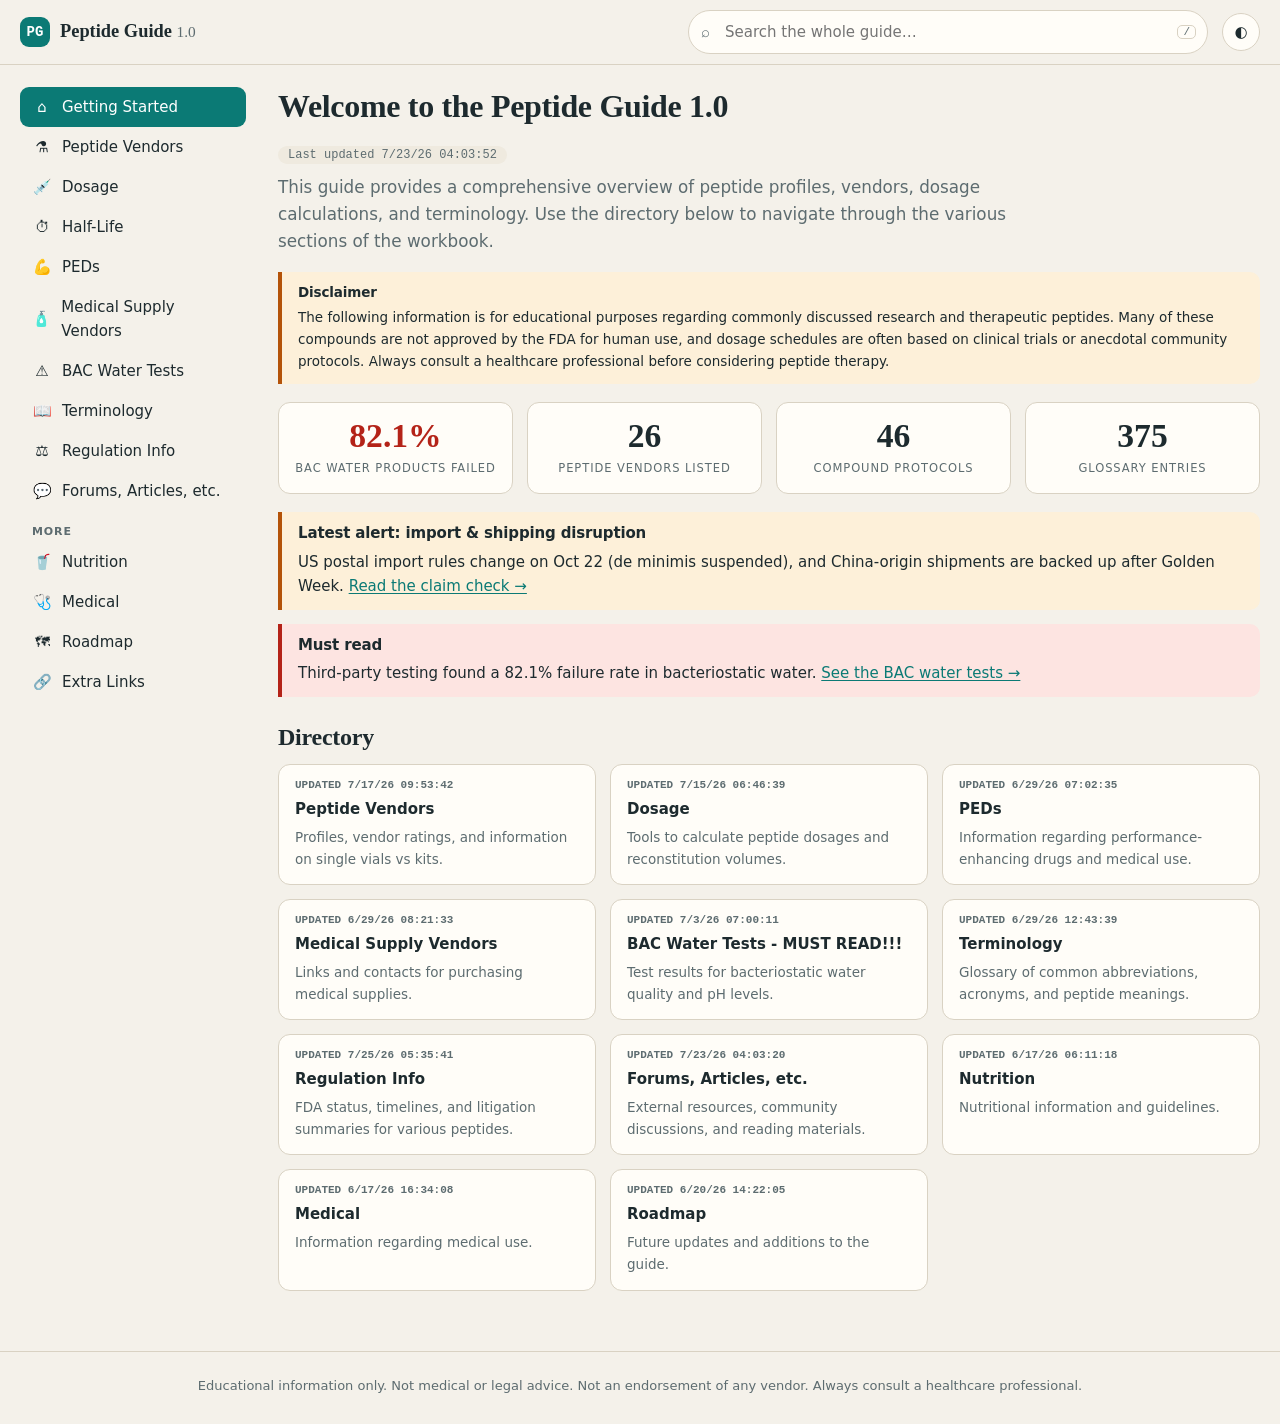
==== peptide-guide-v2/index.html @ 6a0dd7df "Add Peptide Guide v2 site with import/shipping alert" ====
<!doctype html>
<html lang="en">
<head>
<meta charset="utf-8">
<meta name="viewport" content="width=device-width,initial-scale=1">
<title>Peptide Guide 1.0</title>
<meta name="description" content="Peptide Guide: vendors, dosage calculator, half-life, BAC water tests, terminology, regulation info and resources.">
<link rel="icon" href="data:image/svg+xml,%3Csvg xmlns='http://www.w3.org/2000/svg' viewBox='0 0 32 32'%3E%3Crect width='32' height='32' rx='8' fill='%230b7a75'/%3E%3Ctext x='16' y='21' font-size='14' font-family='monospace' font-weight='700' text-anchor='middle' fill='white'%3EPG%3C/text%3E%3C/svg%3E">
<script>try{var t=localStorage.getItem('pg-theme');if(!t&&matchMedia('(prefers-color-scheme:dark)').matches)t='dark';if(t)document.documentElement.dataset.theme=t}catch(e){}</script>
<link rel="stylesheet" href="css/style.css">
</head>
<body>
<header class="top"><div class="top-in">
  <button class="iconbtn menu-btn" id="menuBtn" aria-label="Menu">☰</button>
  <a class="brand" href="#home"><div class="logo">PG</div><span class="w">Peptide Guide <small style="font-weight:400;color:var(--muted)">1.0</small></span></a>
  <div class="gsearch">
    <span class="ico">⌕</span>
    <input id="gs" type="search" placeholder="Search the whole guide…" autocomplete="off" aria-label="Search the whole guide">
    <kbd>/</kbd>
    <div id="results" role="listbox"></div>
  </div>
  <button class="iconbtn" id="themeBtn" aria-label="Toggle dark mode">◐</button>
</div></header>
<div class="wrap">
  <nav class="side" id="nav" aria-label="Sections"></nav>
  <main id="main"></main>
</div>
<footer>Educational information only. Not medical or legal advice. Not an endorsement of any vendor. Always consult a healthcare professional.</footer>
<div id="lightbox"><img alt=""></div>
<script src="js/data.js"></script>
<script src="js/app.js"></script>
</body>
</html>
---- peptide-guide-v2/css/style.css ----
:root{
  --bg:#f4f1ea;--surface:#fffdf8;--surface2:#efeadf;--ink:#1d2a2e;--muted:#5d6c70;--line:#d9d2c3;
  --accent:#0b7a75;--accent-ink:#ffffff;--accent-soft:#d8efec;--warn:#b45309;--warn-soft:#fdf0d9;
  --bad:#b42318;--bad-soft:#fde4e1;--good:#1d7a45;--good-soft:#dcf3e4;--info:#1f5fa8;--info-soft:#e1ecf9;
  --shadow:0 1px 2px rgba(20,30,30,.06),0 6px 20px rgba(20,30,30,.06);--radius:12px;
  --mono:ui-monospace,"Cascadia Mono",Consolas,Menlo,monospace;
  --sans:"Segoe UI Variable","Segoe UI",system-ui,-apple-system,Roboto,"Helvetica Neue",Arial,sans-serif;
  --serif:"Iowan Old Style","Palatino Linotype",Georgia,serif;
}
:root[data-theme=dark]{
  --bg:#0f1719;--surface:#162226;--surface2:#1c2b30;--ink:#e7eeee;--muted:#9fb1b4;--line:#2b3d42;
  --accent:#3cc4b8;--accent-ink:#06201e;--accent-soft:#12383a;--warn:#f0a94a;--warn-soft:#3a2b12;
  --bad:#ff8a7e;--bad-soft:#41191a;--good:#6fd596;--good-soft:#14341f;--info:#7db4f2;--info-soft:#15293f;
  --shadow:0 1px 2px rgba(0,0,0,.4),0 6px 20px rgba(0,0,0,.3);
}
*{box-sizing:border-box}
html{scroll-behavior:smooth;scroll-padding-top:76px}
body{margin:0;background:var(--bg);color:var(--ink);font:15px/1.6 var(--sans);-webkit-font-smoothing:antialiased}
a{color:var(--accent);text-decoration-thickness:1px;text-underline-offset:2px}
a:hover{text-decoration-thickness:2px}
h1,h2,h3,h4{font-family:var(--serif);line-height:1.2;margin:0 0 .5em;letter-spacing:-.01em}
h1{font-size:2rem}h2{font-size:1.5rem}h3{font-size:1.15rem}
p{margin:.5em 0 1em}
button,input,select{font:inherit;color:inherit}
.sr{position:absolute;left:-9999px}
/* header */
.top{position:sticky;top:0;z-index:50;background:color-mix(in srgb,var(--bg) 88%,transparent);backdrop-filter:blur(10px);border-bottom:1px solid var(--line)}
.top-in{max-width:1280px;margin:auto;display:flex;align-items:center;gap:14px;padding:10px 20px}
.brand{display:flex;align-items:center;gap:10px;font-family:var(--serif);font-weight:700;font-size:1.15rem;color:var(--ink);text-decoration:none;white-space:nowrap}
.brand .logo{width:30px;height:30px;border-radius:9px;background:var(--accent);color:var(--accent-ink);display:grid;place-items:center;font:700 14px var(--mono)}
.gsearch{flex:1;max-width:520px;margin-left:auto;position:relative}
.gsearch input{width:100%;padding:9px 14px 9px 36px;border:1px solid var(--line);border-radius:999px;background:var(--surface);outline:none}
.gsearch input:focus{border-color:var(--accent);box-shadow:0 0 0 3px var(--accent-soft)}
.gsearch .ico{position:absolute;left:13px;top:50%;transform:translateY(-50%);color:var(--muted);pointer-events:none}
.gsearch kbd{position:absolute;right:12px;top:50%;transform:translateY(-50%);font:11px var(--mono);color:var(--muted);border:1px solid var(--line);border-radius:5px;padding:0 5px}
.iconbtn{border:1px solid var(--line);background:var(--surface);border-radius:999px;width:38px;height:38px;cursor:pointer;display:grid;place-items:center}
.iconbtn:hover{border-color:var(--accent)}
#results{position:absolute;top:calc(100% + 8px);left:0;right:0;background:var(--surface);border:1px solid var(--line);border-radius:var(--radius);box-shadow:var(--shadow);max-height:70vh;overflow:auto;display:none}
#results.open{display:block}
#results .grp{padding:6px 14px;font:600 11px var(--sans);text-transform:uppercase;letter-spacing:.08em;color:var(--muted);background:var(--surface2);position:sticky;top:0}
#results a.hit{display:block;padding:8px 14px;color:var(--ink);text-decoration:none;border-bottom:1px solid var(--line)}
#results a.hit:hover,#results a.hit.sel{background:var(--accent-soft)}
#results .hit b{display:block;font-weight:600}
#results .hit span{color:var(--muted);font-size:13px;display:block;overflow:hidden;text-overflow:ellipsis;white-space:nowrap}
#results .none{padding:16px;color:var(--muted)}
mark{background:color-mix(in srgb,var(--warn) 35%,transparent);color:inherit;border-radius:3px;padding:0 1px}
/* layout */
.wrap{max-width:1280px;margin:auto;display:grid;grid-template-columns:230px 1fr;gap:28px;padding:22px 20px 60px}
nav.side{position:sticky;top:78px;align-self:start;max-height:calc(100vh - 92px);overflow:auto;padding-right:4px}
nav.side a{display:flex;gap:10px;align-items:center;padding:8px 12px;border-radius:9px;color:var(--ink);text-decoration:none;font-weight:500}
nav.side a:hover{background:var(--surface2)}
nav.side a.on{background:var(--accent);color:var(--accent-ink)}
nav.side .ic{width:20px;text-align:center}
nav.side .sep{font:600 11px var(--sans);letter-spacing:.08em;text-transform:uppercase;color:var(--muted);padding:14px 12px 4px}
main{min-width:0}
.sec{display:none}.sec.on{display:block;animation:fade .25s ease}
@keyframes fade{from{opacity:0;transform:translateY(6px)}to{opacity:1;transform:none}}
.page-head{margin-bottom:18px}
.page-head .upd{display:inline-block;font:12px var(--mono);color:var(--muted);background:var(--surface2);border-radius:999px;padding:2px 10px}
.lead{font-size:1.05rem;color:var(--muted);max-width:75ch}
.card{background:var(--surface);border:1px solid var(--line);border-radius:var(--radius);padding:18px 20px;box-shadow:var(--shadow);margin-bottom:18px}
.card>h3:first-child,.card>h2:first-child{margin-top:0}
.grid{display:grid;gap:14px}
.g2{grid-template-columns:repeat(auto-fit,minmax(300px,1fr))}
.g3{grid-template-columns:repeat(auto-fit,minmax(240px,1fr))}
.g4{grid-template-columns:repeat(auto-fit,minmax(180px,1fr))}
.callout{border-left:4px solid var(--info);background:var(--info-soft);padding:12px 16px;border-radius:0 10px 10px 0;margin:14px 0}
.callout.warn{border-color:var(--warn);background:var(--warn-soft)}
.callout.bad{border-color:var(--bad);background:var(--bad-soft)}
.callout.good{border-color:var(--good);background:var(--good-soft)}
.callout>:last-child{margin-bottom:0}
.callout h4{margin-bottom:.3em;font-family:var(--sans)}
.disclaimer{font-size:13.5px}
/* tables */
.tools{display:flex;flex-wrap:wrap;gap:10px;align-items:center;margin:8px 0 12px}
.tools input[type=search],.tools input[type=text],.tools select{padding:8px 12px;border:1px solid var(--line);border-radius:9px;background:var(--surface);outline:none;min-width:200px}
.tools input:focus,.tools select:focus,.field input:focus,.field select:focus{border-color:var(--accent);box-shadow:0 0 0 3px var(--accent-soft)}
.count{margin-left:auto;font-size:13px;color:var(--muted)}
.chips{display:flex;flex-wrap:wrap;gap:6px}
.chip{border:1px solid var(--line);background:var(--surface);border-radius:999px;padding:3px 12px;font-size:13px;cursor:pointer}
.chip:hover{border-color:var(--accent)}
.chip.on{background:var(--accent);border-color:var(--accent);color:var(--accent-ink)}
.tw{overflow:auto;border:1px solid var(--line);border-radius:var(--radius);background:var(--surface);max-height:75vh}
table{border-collapse:collapse;width:100%;font-size:14px}
th,td{padding:9px 12px;text-align:left;vertical-align:top;border-bottom:1px solid var(--line)}
thead th{position:sticky;top:0;background:var(--surface2);z-index:2;font-weight:600;white-space:nowrap;cursor:pointer;user-select:none}
thead th.nosort{cursor:default}
thead th .arr{opacity:.4;margin-left:4px;font-size:11px}
tbody tr:hover{background:color-mix(in srgb,var(--accent-soft) 55%,transparent)}
tbody tr:last-child td{border-bottom:0}
td.name{font-weight:600}
td.num,th.num{text-align:right;font-variant-numeric:tabular-nums}
.mono{font-family:var(--mono)}
.pill{display:inline-block;padding:1px 10px;border-radius:999px;font-size:12px;font-weight:600;white-space:nowrap}
.pill.good{background:var(--good-soft);color:var(--good)}
.pill.bad{background:var(--bad-soft);color:var(--bad)}
.pill.warn{background:var(--warn-soft);color:var(--warn)}
.pill.info{background:var(--info-soft);color:var(--info)}
.pill.muted{background:var(--surface2);color:var(--muted)}
.tag{display:inline-block;margin:2px 4px 2px 0;padding:1px 9px;border-radius:7px;background:var(--surface2);font-size:12.5px;white-space:nowrap}
/* link cards */
.lc{display:flex;flex-direction:column;gap:6px;padding:14px 16px;border:1px solid var(--line);border-radius:var(--radius);background:var(--surface);text-decoration:none;color:var(--ink);transition:.15s}
a.lc:hover{border-color:var(--accent);transform:translateY(-2px);box-shadow:var(--shadow)}
.lc .t{font-weight:600}.lc .u{font:12px var(--mono);color:var(--accent);overflow:hidden;text-overflow:ellipsis;white-space:nowrap}
.lc .d{color:var(--muted);font-size:13.5px}
.dirgrid .lc .n{font:600 11px var(--mono);color:var(--muted)}
/* stats */
.stat{padding:16px;border-radius:var(--radius);border:1px solid var(--line);background:var(--surface);text-align:center}
.stat .v{font:700 2.1rem var(--serif);line-height:1}
.stat .l{font-size:11.5px;letter-spacing:.08em;text-transform:uppercase;color:var(--muted);margin-top:6px}
.stat.good .v{color:var(--good)}.stat.bad .v{color:var(--bad)}
.bars .row{display:grid;grid-template-columns:170px 1fr 90px;gap:10px;align-items:center;margin:8px 0;font-size:14px}
.bars .bar{height:14px;background:var(--surface2);border-radius:99px;overflow:hidden}
.bars .bar i{display:block;height:100%;border-radius:99px;background:var(--bad)}
/* images */
figure{margin:0 0 18px}
figure img{max-width:100%;height:auto;border-radius:10px;border:1px solid var(--line);cursor:zoom-in;display:block;background:#fff}
figcaption{font-size:13px;color:var(--muted);margin-top:6px}
#lightbox{position:fixed;inset:0;background:rgba(0,0,0,.88);display:none;z-index:100;overflow:auto;padding:20px;cursor:zoom-out}
#lightbox.open{display:block}
#lightbox img{display:block;margin:auto;max-width:min(1400px,100%);border-radius:8px}
/* calculator */
.calc{display:grid;grid-template-columns:minmax(0,1.1fr) minmax(0,1fr);gap:20px}
.calc.sim{grid-template-columns:minmax(0,.85fr) minmax(0,1.15fr)}
.field{display:flex;flex-direction:column;gap:4px;margin-bottom:12px}
.field label{font-size:12px;font-weight:600;text-transform:uppercase;letter-spacing:.06em;color:var(--muted)}
.field input,.field select{padding:9px 12px;border:1px solid var(--line);border-radius:9px;background:var(--surface);outline:none;width:100%}
.frow{display:grid;grid-template-columns:1fr 1fr;gap:12px}
.result{background:var(--accent);color:var(--accent-ink);border-radius:var(--radius);padding:20px;text-align:center}
.result .big{font:700 3.2rem var(--serif);line-height:1}
.result .sub{opacity:.85;margin-top:4px}
.syringe{margin:16px 0 6px}
.syringe .barrel{position:relative;height:34px;border:2px solid var(--ink);border-radius:6px;background:var(--surface);overflow:hidden}
.syringe .fill{position:absolute;inset:0 auto 0 0;background:linear-gradient(90deg,var(--accent),color-mix(in srgb,var(--accent) 65%,#fff));width:0;transition:width .3s}
.syringe .ticks{position:absolute;inset:0;background:repeating-linear-gradient(90deg,transparent 0,transparent calc(10% - 1px),var(--ink) calc(10% - 1px),var(--ink) 10%);opacity:.55}
.syringe .lab{display:flex;justify-content:space-between;font:11px var(--mono);color:var(--muted);margin-top:2px}
.kv{display:grid;grid-template-columns:auto 1fr;gap:4px 14px;font-size:14px}
.kv dt{color:var(--muted)}.kv dd{margin:0;font-weight:600}
.btn{border:1px solid var(--accent);background:var(--accent);color:var(--accent-ink);padding:8px 16px;border-radius:9px;cursor:pointer;font-weight:600}
.btn.ghost{background:transparent;color:var(--accent)}
.subnav{display:flex;flex-wrap:wrap;gap:6px;margin-bottom:18px}
.subnav a{padding:5px 14px;border-radius:999px;border:1px solid var(--line);background:var(--surface);text-decoration:none;color:var(--ink);font-size:13.5px}
.subnav a:hover{border-color:var(--accent)}
.subnav a.on{background:var(--accent);border-color:var(--accent);color:var(--accent-ink)}
.tabpane{display:none}.tabpane.on{display:block}
/* matrix */
td.over{color:var(--warn);font-weight:600}
td.mcol{font-variant-numeric:tabular-nums;text-align:right;white-space:nowrap}
.gh th{text-align:center;background:var(--surface2)}
/* chart */
.chart{width:100%;height:auto;display:block;background:var(--surface);border:1px solid var(--line);border-radius:10px}
.chart text{font:12px var(--mono);fill:var(--muted)}
/* article cards */
.art{padding:16px 18px;border:1px solid var(--line);border-radius:var(--radius);background:var(--surface);display:flex;flex-direction:column;gap:6px}
.art .meta{font-size:12.5px;color:var(--muted);display:flex;flex-wrap:wrap;gap:4px 12px}
.art h4{font-family:var(--sans);font-size:1rem;margin:0}
.art .num{font:600 12px var(--mono);color:var(--accent)}
.prose p{max-width:80ch}
.prose h3{margin-top:1.6em}
.tl{border-left:2px solid var(--line);margin-left:6px;padding-left:20px}
.tl .ev{position:relative;padding:0 0 18px}
.tl .ev:before{content:"";position:absolute;left:-27px;top:6px;width:12px;height:12px;border-radius:50%;background:var(--accent);border:3px solid var(--bg)}
.tl .ev .dt{font:600 12px var(--mono);color:var(--accent)}
.tl .ev .who{font-weight:600}
.empty{padding:30px;text-align:center;color:var(--muted)}
footer{border-top:1px solid var(--line);padding:24px 20px;text-align:center;color:var(--muted);font-size:13px;max-width:1280px;margin:auto}
.menu-btn{display:none}
@media(max-width:900px){
  .wrap{grid-template-columns:1fr;gap:10px}
  nav.side{position:fixed;inset:60px 0 0 0;background:var(--bg);z-index:40;padding:14px 20px;display:none;max-height:none}
  nav.side.open{display:block}
  .menu-btn{display:grid}
  .calc{grid-template-columns:1fr}
  .brand span.w{display:none}
  .bars .row{grid-template-columns:100px 1fr 70px}
  h1{font-size:1.6rem}
}
@media print{.top,nav.side,.tools,.subnav{display:none}.wrap{display:block}.sec{display:block!important;page-break-before:always}}
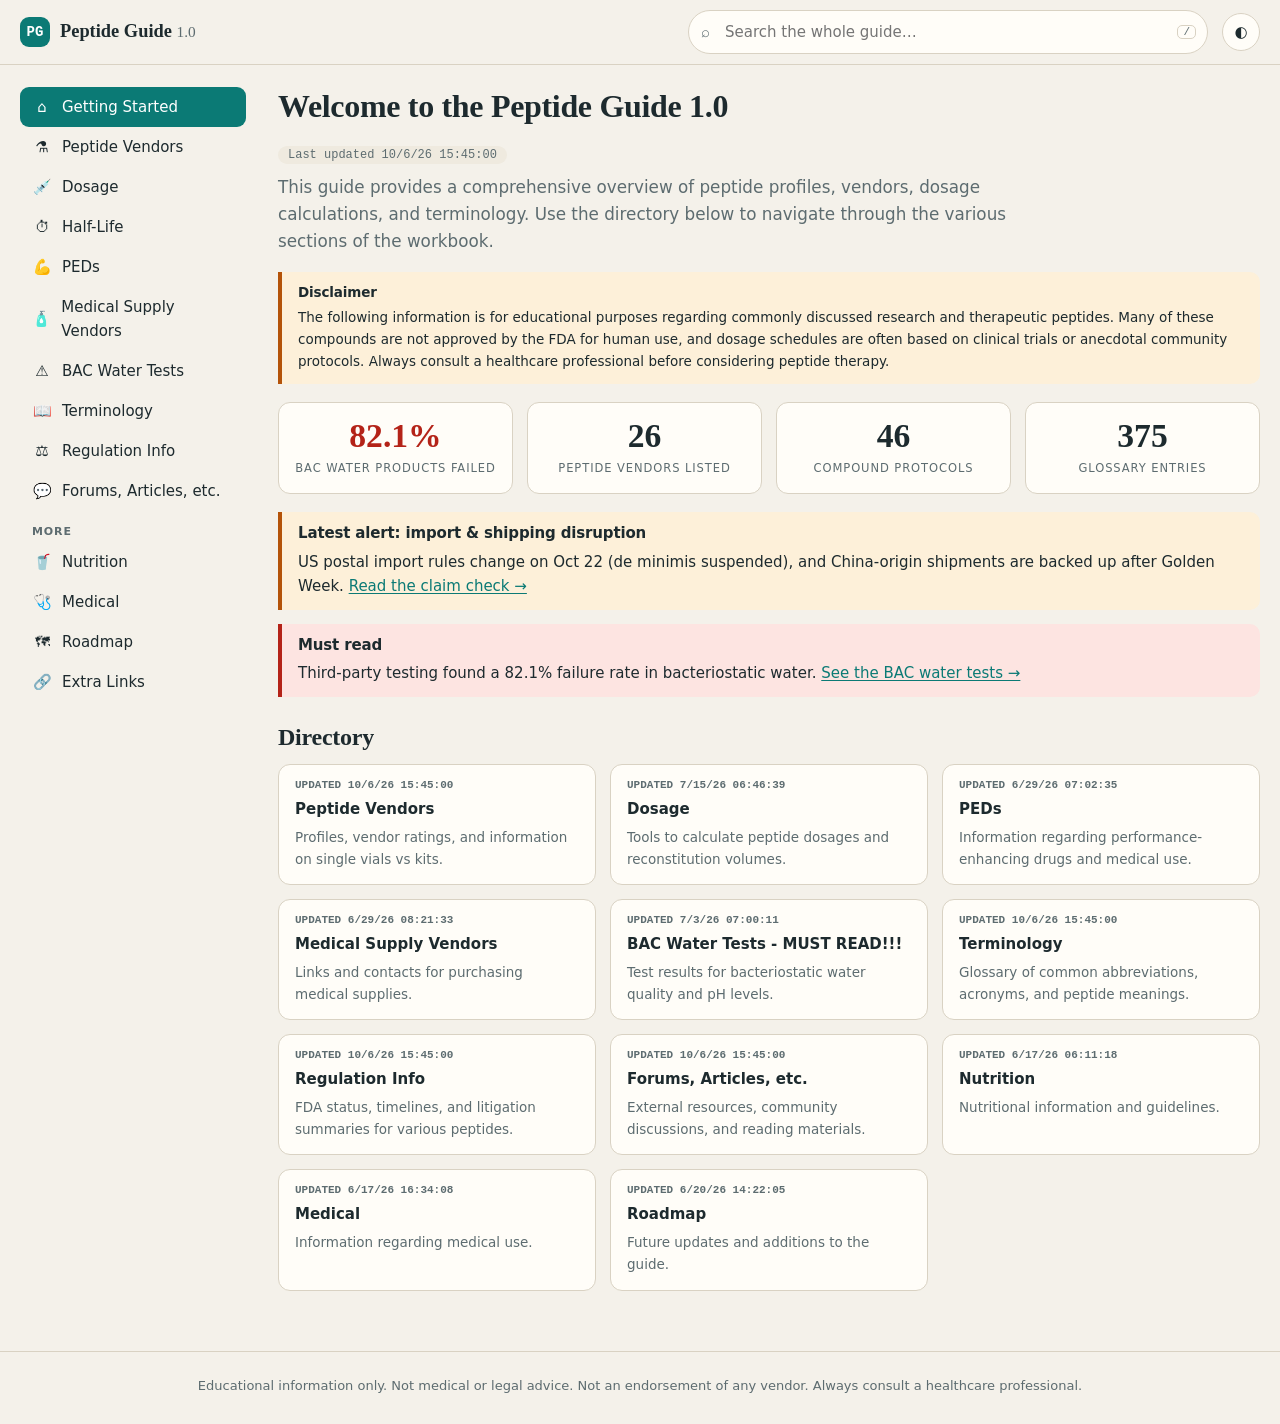
==== commit 2089e316: "Add Peptide Guide v2 site with import/shipping alert" ====
--- a/peptide-guide-v2/index.html
+++ b/peptide-guide-v2/index.html
@@ -27,7 +27,22 @@
 </div>
 <footer>Educational information only. Not medical or legal advice. Not an endorsement of any vendor. Always consult a healthcare professional.</footer>
 <div id="lightbox"><img alt=""></div>
-<script src="js/data.js"></script>
+<script src="js/data/start.js"></script>
+<script src="js/data/vendors.js"></script>
+<script src="js/data/dosage.js"></script>
+<script src="js/data/halflife.js"></script>
+<script src="js/data/peds.js"></script>
+<script src="js/data/supply.js"></script>
+<script src="js/data/bac.js"></script>
+<script src="js/data/term.js"></script>
+<script src="js/data/reg.js"></script>
+<script src="js/data/forums.js"></script>
+<script src="js/data/nutrition.js"></script>
+<script src="js/data/medical.js"></script>
+<script src="js/data/roadmap.js"></script>
+<script src="js/data/master.js"></script>
+<script src="js/data/crafters.js"></script>
+<script src="js/updated.js"></script>
 <script src="js/app.js"></script>
 </body>
 </html>
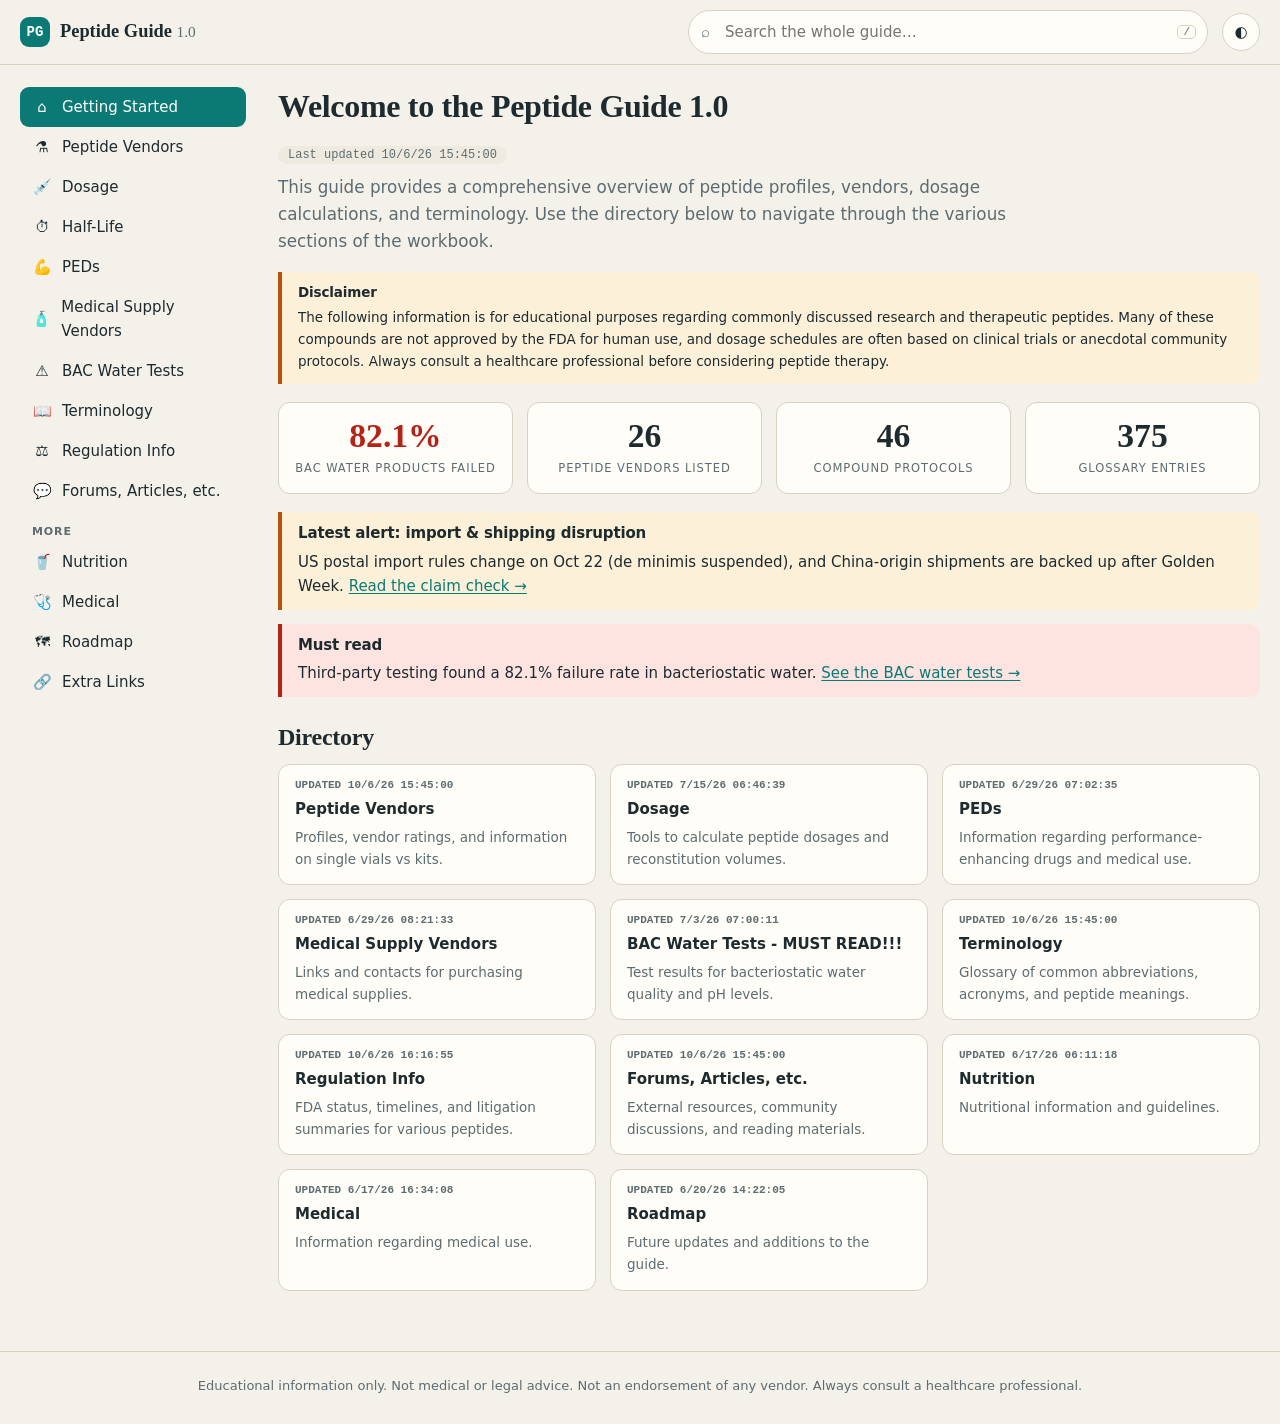
==== commit c7aae022: "Add Peptide Guide v2 site with import/shipping alert, regulation updates, auto-stamps and news feed" ====
--- a/peptide-guide-v2/index.html
+++ b/peptide-guide-v2/index.html
@@ -43,6 +43,7 @@
 <script src="js/data/master.js"></script>
 <script src="js/data/crafters.js"></script>
 <script src="js/updated.js"></script>
+<script src="js/feed.js"></script>
 <script src="js/app.js"></script>
 </body>
 </html>
--- a/peptide-guide-v2/css/style.css
+++ b/peptide-guide-v2/css/style.css
@@ -56,7 +56,7 @@
 .sec{display:none}.sec.on{display:block;animation:fade .25s ease}
 @keyframes fade{from{opacity:0;transform:translateY(6px)}to{opacity:1;transform:none}}
 .page-head{margin-bottom:18px}
-.page-head .upd{display:inline-block;font:12px var(--mono);color:var(--muted);background:var(--surface2);border-radius:999px;padding:2px 10px}
+.upd,.page-head .upd{display:inline-block;font:12px var(--mono);color:var(--muted);background:var(--surface2);border-radius:999px;padding:2px 10px}
 .lead{font-size:1.05rem;color:var(--muted);max-width:75ch}
 .card{background:var(--surface);border:1px solid var(--line);border-radius:var(--radius);padding:18px 20px;box-shadow:var(--shadow);margin-bottom:18px}
 .card>h3:first-child,.card>h2:first-child{margin-top:0}
@@ -176,3 +176,7 @@
   h1{font-size:1.6rem}
 }
 @media print{.top,nav.side,.tools,.subnav{display:none}.wrap{display:block}.sec{display:block!important;page-break-before:always}}
+
+sup.fn{font-size:.7em;margin-left:2px}sup.fn a{text-decoration:none;font-weight:600}
+.fnlist{padding-left:22px}.fnlist li{margin:6px 0}.fnlist li.flash{background:var(--info-soft);border-radius:6px}
+.muted{color:var(--muted)}.tools-row{margin:8px 0}
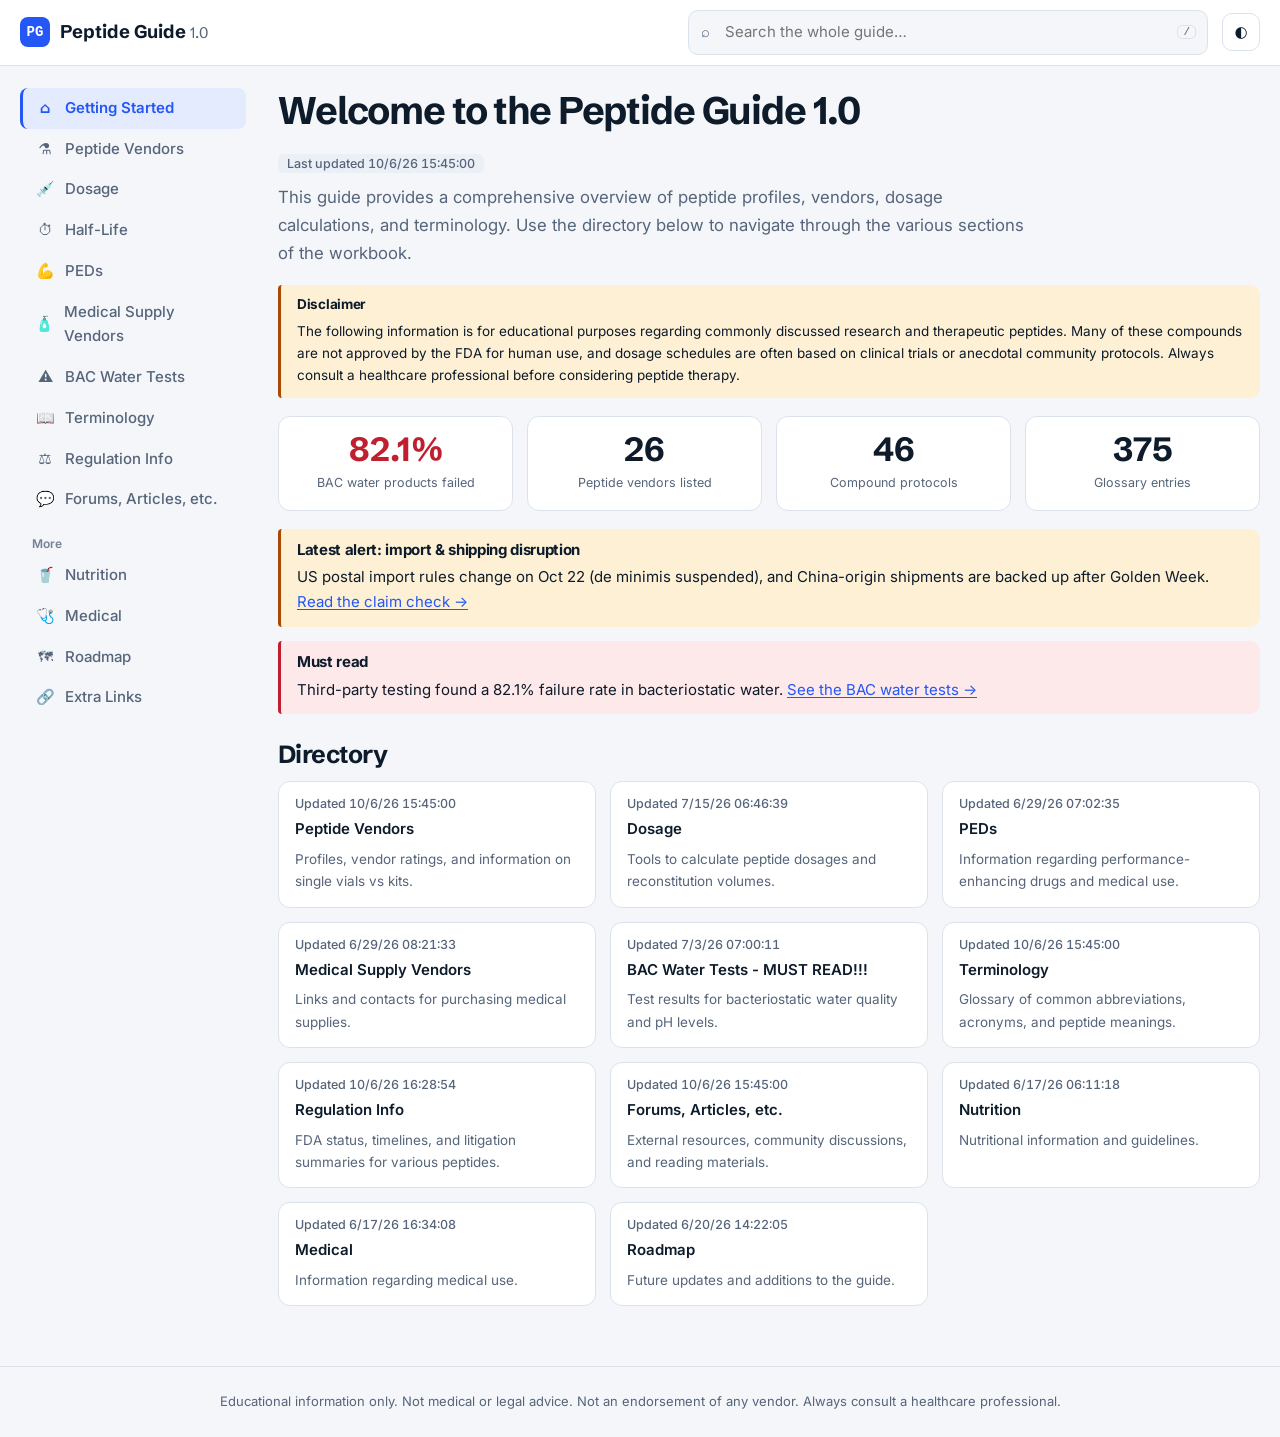
==== commit 0298a7b3: "Redesign: newsroom-style Regulation page and modern site-wide theme Co-Authored-By: Claude Sonnet 5." ====
--- a/peptide-guide-v2/index.html
+++ b/peptide-guide-v2/index.html
@@ -7,6 +7,8 @@
 <meta name="description" content="Peptide Guide: vendors, dosage calculator, half-life, BAC water tests, terminology, regulation info and resources.">
 <link rel="icon" href="data:image/svg+xml,%3Csvg xmlns='http://www.w3.org/2000/svg' viewBox='0 0 32 32'%3E%3Crect width='32' height='32' rx='8' fill='%230b7a75'/%3E%3Ctext x='16' y='21' font-size='14' font-family='monospace' font-weight='700' text-anchor='middle' fill='white'%3EPG%3C/text%3E%3C/svg%3E">
 <script>try{var t=localStorage.getItem('pg-theme');if(!t&&matchMedia('(prefers-color-scheme:dark)').matches)t='dark';if(t)document.documentElement.dataset.theme=t}catch(e){}</script>
+<link rel="preconnect" href="https://fonts.googleapis.com"><link rel="preconnect" href="https://fonts.gstatic.com" crossorigin>
+<link rel="stylesheet" href="https://fonts.googleapis.com/css2?family=Inter:wght@400;500;600&family=Schibsted+Grotesk:wght@600;700;800&display=swap">
 <link rel="stylesheet" href="css/style.css">
 </head>
 <body>
--- a/peptide-guide-v2/css/style.css
+++ b/peptide-guide-v2/css/style.css
@@ -1,43 +1,46 @@
+/* Peptide Guide design tokens: cool paper, deep ink, signal blue. */
 :root{
-  --bg:#f4f1ea;--surface:#fffdf8;--surface2:#efeadf;--ink:#1d2a2e;--muted:#5d6c70;--line:#d9d2c3;
-  --accent:#0b7a75;--accent-ink:#ffffff;--accent-soft:#d8efec;--warn:#b45309;--warn-soft:#fdf0d9;
-  --bad:#b42318;--bad-soft:#fde4e1;--good:#1d7a45;--good-soft:#dcf3e4;--info:#1f5fa8;--info-soft:#e1ecf9;
-  --shadow:0 1px 2px rgba(20,30,30,.06),0 6px 20px rgba(20,30,30,.06);--radius:12px;
+  --bg:#f4f6fa;--surface:#ffffff;--surface2:#ebeff6;--ink:#0d1b2a;--muted:#56657a;--line:#dce2ec;
+  --accent:#2457f5;--accent-ink:#ffffff;--accent-soft:#e4ebfe;--warn:#a84a05;--warn-soft:#fdf0d5;
+  --bad:#c01f2f;--bad-soft:#fde8ea;--good:#0a7444;--good-soft:#dcf4e7;--info:#1a5cd0;--info-soft:#e3ecfd;
+  --deep:#0b1426;--deep-ink:#eaf0ff;--deep-muted:#9db0d4;
+  --shadow:0 1px 0 rgba(13,27,42,.04);--radius:12px;
   --mono:ui-monospace,"Cascadia Mono",Consolas,Menlo,monospace;
-  --sans:"Segoe UI Variable","Segoe UI",system-ui,-apple-system,Roboto,"Helvetica Neue",Arial,sans-serif;
-  --serif:"Iowan Old Style","Palatino Linotype",Georgia,serif;
+  --sans:"Inter","Segoe UI Variable","Segoe UI",system-ui,-apple-system,Roboto,"Helvetica Neue",Arial,sans-serif;
+  --serif:"Schibsted Grotesk","Inter","Segoe UI",system-ui,-apple-system,sans-serif;
 }
 :root[data-theme=dark]{
-  --bg:#0f1719;--surface:#162226;--surface2:#1c2b30;--ink:#e7eeee;--muted:#9fb1b4;--line:#2b3d42;
-  --accent:#3cc4b8;--accent-ink:#06201e;--accent-soft:#12383a;--warn:#f0a94a;--warn-soft:#3a2b12;
-  --bad:#ff8a7e;--bad-soft:#41191a;--good:#6fd596;--good-soft:#14341f;--info:#7db4f2;--info-soft:#15293f;
-  --shadow:0 1px 2px rgba(0,0,0,.4),0 6px 20px rgba(0,0,0,.3);
+  --bg:#080d19;--surface:#101828;--surface2:#172238;--ink:#e8edf7;--muted:#94a2bb;--line:#223049;
+  --accent:#7b9cff;--accent-ink:#081030;--accent-soft:#18265a;--warn:#f2b45a;--warn-soft:#38280f;
+  --bad:#ff8b94;--bad-soft:#40181d;--good:#6fd9a0;--good-soft:#11331f;--info:#86b0ff;--info-soft:#142750;
+  --deep:#0d1530;--deep-ink:#eaf0ff;--deep-muted:#9db0d4;
+  --shadow:none;
 }
 *{box-sizing:border-box}
 html{scroll-behavior:smooth;scroll-padding-top:76px}
-body{margin:0;background:var(--bg);color:var(--ink);font:15px/1.6 var(--sans);-webkit-font-smoothing:antialiased}
+body{margin:0;background:var(--bg);color:var(--ink);font:15px/1.65 var(--sans);-webkit-font-smoothing:antialiased}
 a{color:var(--accent);text-decoration-thickness:1px;text-underline-offset:2px}
 a:hover{text-decoration-thickness:2px}
-h1,h2,h3,h4{font-family:var(--serif);line-height:1.2;margin:0 0 .5em;letter-spacing:-.01em}
-h1{font-size:2rem}h2{font-size:1.5rem}h3{font-size:1.15rem}
+h1,h2,h3,h4{font-family:var(--serif);line-height:1.15;margin:0 0 .5em;letter-spacing:-.022em;font-weight:700}
+h1{font-size:2.4rem;letter-spacing:-.03em}h2{font-size:1.55rem}h3{font-size:1.15rem}
 p{margin:.5em 0 1em}
 button,input,select{font:inherit;color:inherit}
 .sr{position:absolute;left:-9999px}
 /* header */
-.top{position:sticky;top:0;z-index:50;background:color-mix(in srgb,var(--bg) 88%,transparent);backdrop-filter:blur(10px);border-bottom:1px solid var(--line)}
+.top{position:sticky;top:0;z-index:50;background:var(--surface);border-bottom:1px solid var(--line)}
 .top-in{max-width:1280px;margin:auto;display:flex;align-items:center;gap:14px;padding:10px 20px}
 .brand{display:flex;align-items:center;gap:10px;font-family:var(--serif);font-weight:700;font-size:1.15rem;color:var(--ink);text-decoration:none;white-space:nowrap}
-.brand .logo{width:30px;height:30px;border-radius:9px;background:var(--accent);color:var(--accent-ink);display:grid;place-items:center;font:700 14px var(--mono)}
+.brand .logo{width:30px;height:30px;border-radius:8px;background:var(--accent);color:var(--accent-ink);display:grid;place-items:center;font:700 14px var(--mono)}
 .gsearch{flex:1;max-width:520px;margin-left:auto;position:relative}
-.gsearch input{width:100%;padding:9px 14px 9px 36px;border:1px solid var(--line);border-radius:999px;background:var(--surface);outline:none}
+.gsearch input{width:100%;padding:9px 14px 9px 36px;border:1px solid var(--line);border-radius:10px;background:var(--bg);outline:none}
 .gsearch input:focus{border-color:var(--accent);box-shadow:0 0 0 3px var(--accent-soft)}
 .gsearch .ico{position:absolute;left:13px;top:50%;transform:translateY(-50%);color:var(--muted);pointer-events:none}
 .gsearch kbd{position:absolute;right:12px;top:50%;transform:translateY(-50%);font:11px var(--mono);color:var(--muted);border:1px solid var(--line);border-radius:5px;padding:0 5px}
-.iconbtn{border:1px solid var(--line);background:var(--surface);border-radius:999px;width:38px;height:38px;cursor:pointer;display:grid;place-items:center}
+.iconbtn{border:1px solid var(--line);background:var(--surface);border-radius:10px;width:38px;height:38px;cursor:pointer;display:grid;place-items:center}
 .iconbtn:hover{border-color:var(--accent)}
 #results{position:absolute;top:calc(100% + 8px);left:0;right:0;background:var(--surface);border:1px solid var(--line);border-radius:var(--radius);box-shadow:var(--shadow);max-height:70vh;overflow:auto;display:none}
 #results.open{display:block}
-#results .grp{padding:6px 14px;font:600 11px var(--sans);text-transform:uppercase;letter-spacing:.08em;color:var(--muted);background:var(--surface2);position:sticky;top:0}
+#results .grp{padding:6px 14px;font:600 12px var(--sans);color:var(--muted);background:var(--surface2);position:sticky;top:0}
 #results a.hit{display:block;padding:8px 14px;color:var(--ink);text-decoration:none;border-bottom:1px solid var(--line)}
 #results a.hit:hover,#results a.hit.sel{background:var(--accent-soft)}
 #results .hit b{display:block;font-weight:600}
@@ -47,24 +50,23 @@
 /* layout */
 .wrap{max-width:1280px;margin:auto;display:grid;grid-template-columns:230px 1fr;gap:28px;padding:22px 20px 60px}
 nav.side{position:sticky;top:78px;align-self:start;max-height:calc(100vh - 92px);overflow:auto;padding-right:4px}
-nav.side a{display:flex;gap:10px;align-items:center;padding:8px 12px;border-radius:9px;color:var(--ink);text-decoration:none;font-weight:500}
-nav.side a:hover{background:var(--surface2)}
-nav.side a.on{background:var(--accent);color:var(--accent-ink)}
+nav.side a{display:flex;gap:10px;align-items:center;padding:8px 12px;border-radius:8px;color:var(--muted);text-decoration:none;font-weight:500;border-left:3px solid transparent}
+nav.side a:hover{background:var(--surface2);color:var(--ink)}
+nav.side a.on{background:var(--accent-soft);color:var(--accent);border-left-color:var(--accent);font-weight:600}
 nav.side .ic{width:20px;text-align:center}
-nav.side .sep{font:600 11px var(--sans);letter-spacing:.08em;text-transform:uppercase;color:var(--muted);padding:14px 12px 4px}
+nav.side .sep{font:600 12px var(--sans);color:var(--muted);padding:16px 12px 4px;opacity:.8}
 main{min-width:0}
-.sec{display:none}.sec.on{display:block;animation:fade .25s ease}
-@keyframes fade{from{opacity:0;transform:translateY(6px)}to{opacity:1;transform:none}}
+.sec{display:none}.sec.on{display:block}
 .page-head{margin-bottom:18px}
-.upd,.page-head .upd{display:inline-block;font:12px var(--mono);color:var(--muted);background:var(--surface2);border-radius:999px;padding:2px 10px}
-.lead{font-size:1.05rem;color:var(--muted);max-width:75ch}
-.card{background:var(--surface);border:1px solid var(--line);border-radius:var(--radius);padding:18px 20px;box-shadow:var(--shadow);margin-bottom:18px}
+.upd,.page-head .upd{display:inline-block;font:500 12.5px var(--sans);font-variant-numeric:tabular-nums;color:var(--muted);background:var(--surface2);border-radius:6px;padding:2px 9px}
+.lead{font-size:1.05rem;color:var(--muted);max-width:68ch}
+.card{background:var(--surface);border:1px solid var(--line);border-radius:var(--radius);padding:20px 22px;box-shadow:var(--shadow);margin-bottom:18px}
 .card>h3:first-child,.card>h2:first-child{margin-top:0}
 .grid{display:grid;gap:14px}
 .g2{grid-template-columns:repeat(auto-fit,minmax(300px,1fr))}
 .g3{grid-template-columns:repeat(auto-fit,minmax(240px,1fr))}
 .g4{grid-template-columns:repeat(auto-fit,minmax(180px,1fr))}
-.callout{border-left:4px solid var(--info);background:var(--info-soft);padding:12px 16px;border-radius:0 10px 10px 0;margin:14px 0}
+.callout{border-left:3px solid var(--info);background:var(--info-soft);padding:12px 16px;border-radius:4px 10px 10px 4px;margin:14px 0}
 .callout.warn{border-color:var(--warn);background:var(--warn-soft)}
 .callout.bad{border-color:var(--bad);background:var(--bad-soft)}
 .callout.good{border-color:var(--good);background:var(--good-soft)}
@@ -73,17 +75,17 @@
 .disclaimer{font-size:13.5px}
 /* tables */
 .tools{display:flex;flex-wrap:wrap;gap:10px;align-items:center;margin:8px 0 12px}
-.tools input[type=search],.tools input[type=text],.tools select{padding:8px 12px;border:1px solid var(--line);border-radius:9px;background:var(--surface);outline:none;min-width:200px}
+.tools input[type=search],.tools input[type=text],.tools select{padding:8px 12px;border:1px solid var(--line);border-radius:10px;background:var(--surface);outline:none;min-width:200px}
 .tools input:focus,.tools select:focus,.field input:focus,.field select:focus{border-color:var(--accent);box-shadow:0 0 0 3px var(--accent-soft)}
 .count{margin-left:auto;font-size:13px;color:var(--muted)}
 .chips{display:flex;flex-wrap:wrap;gap:6px}
-.chip{border:1px solid var(--line);background:var(--surface);border-radius:999px;padding:3px 12px;font-size:13px;cursor:pointer}
+.chip{border:1px solid var(--line);background:var(--surface);border-radius:8px;padding:4px 12px;font-size:13px;cursor:pointer}
 .chip:hover{border-color:var(--accent)}
 .chip.on{background:var(--accent);border-color:var(--accent);color:var(--accent-ink)}
 .tw{overflow:auto;border:1px solid var(--line);border-radius:var(--radius);background:var(--surface);max-height:75vh}
 table{border-collapse:collapse;width:100%;font-size:14px}
 th,td{padding:9px 12px;text-align:left;vertical-align:top;border-bottom:1px solid var(--line)}
-thead th{position:sticky;top:0;background:var(--surface2);z-index:2;font-weight:600;white-space:nowrap;cursor:pointer;user-select:none}
+thead th{position:sticky;top:0;background:var(--surface2);z-index:2;font-weight:600;font-size:13px;color:var(--muted);white-space:nowrap;cursor:pointer;user-select:none}
 thead th.nosort{cursor:default}
 thead th .arr{opacity:.4;margin-left:4px;font-size:11px}
 tbody tr:hover{background:color-mix(in srgb,var(--accent-soft) 55%,transparent)}
@@ -91,7 +93,7 @@
 td.name{font-weight:600}
 td.num,th.num{text-align:right;font-variant-numeric:tabular-nums}
 .mono{font-family:var(--mono)}
-.pill{display:inline-block;padding:1px 10px;border-radius:999px;font-size:12px;font-weight:600;white-space:nowrap}
+.pill{display:inline-block;padding:1px 9px;border-radius:6px;font-size:12px;font-weight:600;white-space:nowrap}
 .pill.good{background:var(--good-soft);color:var(--good)}
 .pill.bad{background:var(--bad-soft);color:var(--bad)}
 .pill.warn{background:var(--warn-soft);color:var(--warn)}
@@ -99,15 +101,15 @@
 .pill.muted{background:var(--surface2);color:var(--muted)}
 .tag{display:inline-block;margin:2px 4px 2px 0;padding:1px 9px;border-radius:7px;background:var(--surface2);font-size:12.5px;white-space:nowrap}
 /* link cards */
-.lc{display:flex;flex-direction:column;gap:6px;padding:14px 16px;border:1px solid var(--line);border-radius:var(--radius);background:var(--surface);text-decoration:none;color:var(--ink);transition:.15s}
-a.lc:hover{border-color:var(--accent);transform:translateY(-2px);box-shadow:var(--shadow)}
-.lc .t{font-weight:600}.lc .u{font:12px var(--mono);color:var(--accent);overflow:hidden;text-overflow:ellipsis;white-space:nowrap}
+.lc{display:flex;flex-direction:column;gap:6px;padding:14px 16px;border:1px solid var(--line);border-radius:var(--radius);background:var(--surface);text-decoration:none;color:var(--ink)}
+a.lc:hover{border-color:var(--accent)}
+.lc .t{font-weight:600}.lc .u{font:12.5px var(--sans);color:var(--accent);overflow:hidden;text-overflow:ellipsis;white-space:nowrap}
 .lc .d{color:var(--muted);font-size:13.5px}
-.dirgrid .lc .n{font:600 11px var(--mono);color:var(--muted)}
+.dirgrid .lc .n{font:500 12.5px var(--sans);color:var(--muted);font-variant-numeric:tabular-nums}
 /* stats */
 .stat{padding:16px;border-radius:var(--radius);border:1px solid var(--line);background:var(--surface);text-align:center}
 .stat .v{font:700 2.1rem var(--serif);line-height:1}
-.stat .l{font-size:11.5px;letter-spacing:.08em;text-transform:uppercase;color:var(--muted);margin-top:6px}
+.stat .l{font-size:12.5px;color:var(--muted);margin-top:6px}
 .stat.good .v{color:var(--good)}.stat.bad .v{color:var(--bad)}
 .bars .row{display:grid;grid-template-columns:170px 1fr 90px;gap:10px;align-items:center;margin:8px 0;font-size:14px}
 .bars .bar{height:14px;background:var(--surface2);border-radius:99px;overflow:hidden}
@@ -123,11 +125,12 @@
 .calc{display:grid;grid-template-columns:minmax(0,1.1fr) minmax(0,1fr);gap:20px}
 .calc.sim{grid-template-columns:minmax(0,.85fr) minmax(0,1.15fr)}
 .field{display:flex;flex-direction:column;gap:4px;margin-bottom:12px}
-.field label{font-size:12px;font-weight:600;text-transform:uppercase;letter-spacing:.06em;color:var(--muted)}
-.field input,.field select{padding:9px 12px;border:1px solid var(--line);border-radius:9px;background:var(--surface);outline:none;width:100%}
+.field label{font-size:13px;font-weight:600;color:var(--muted)}
+.field input,.field select{padding:9px 12px;border:1px solid var(--line);border-radius:10px;background:var(--surface);outline:none;width:100%}
 .frow{display:grid;grid-template-columns:1fr 1fr;gap:12px}
-.result{background:var(--accent);color:var(--accent-ink);border-radius:var(--radius);padding:20px;text-align:center}
+.result{background:var(--deep);color:var(--accent-ink);border-radius:var(--radius);padding:20px;text-align:center}
 .result .big{font:700 3.2rem var(--serif);line-height:1}
+.result .big{color:var(--deep-ink)}
 .result .sub{opacity:.85;margin-top:4px}
 .syringe{margin:16px 0 6px}
 .syringe .barrel{position:relative;height:34px;border:2px solid var(--ink);border-radius:6px;background:var(--surface);overflow:hidden}
@@ -136,10 +139,10 @@
 .syringe .lab{display:flex;justify-content:space-between;font:11px var(--mono);color:var(--muted);margin-top:2px}
 .kv{display:grid;grid-template-columns:auto 1fr;gap:4px 14px;font-size:14px}
 .kv dt{color:var(--muted)}.kv dd{margin:0;font-weight:600}
-.btn{border:1px solid var(--accent);background:var(--accent);color:var(--accent-ink);padding:8px 16px;border-radius:9px;cursor:pointer;font-weight:600}
+.btn{border:1px solid var(--accent);background:var(--accent);color:var(--accent-ink);padding:8px 16px;border-radius:10px;cursor:pointer;font-weight:600}
 .btn.ghost{background:transparent;color:var(--accent)}
 .subnav{display:flex;flex-wrap:wrap;gap:6px;margin-bottom:18px}
-.subnav a{padding:5px 14px;border-radius:999px;border:1px solid var(--line);background:var(--surface);text-decoration:none;color:var(--ink);font-size:13.5px}
+.subnav a{padding:5px 14px;border-radius:8px;border:1px solid var(--line);background:var(--surface);text-decoration:none;color:var(--ink);font-size:13.5px}
 .subnav a:hover{border-color:var(--accent)}
 .subnav a.on{background:var(--accent);border-color:var(--accent);color:var(--accent-ink)}
 .tabpane{display:none}.tabpane.on{display:block}
@@ -154,13 +157,13 @@
 .art{padding:16px 18px;border:1px solid var(--line);border-radius:var(--radius);background:var(--surface);display:flex;flex-direction:column;gap:6px}
 .art .meta{font-size:12.5px;color:var(--muted);display:flex;flex-wrap:wrap;gap:4px 12px}
 .art h4{font-family:var(--sans);font-size:1rem;margin:0}
-.art .num{font:600 12px var(--mono);color:var(--accent)}
+.art .num{font:600 12px var(--sans);color:var(--accent)}
 .prose p{max-width:80ch}
 .prose h3{margin-top:1.6em}
 .tl{border-left:2px solid var(--line);margin-left:6px;padding-left:20px}
 .tl .ev{position:relative;padding:0 0 18px}
 .tl .ev:before{content:"";position:absolute;left:-27px;top:6px;width:12px;height:12px;border-radius:50%;background:var(--accent);border:3px solid var(--bg)}
-.tl .ev .dt{font:600 12px var(--mono);color:var(--accent)}
+.tl .ev .dt{font:600 12.5px var(--sans);color:var(--accent)}
 .tl .ev .who{font-weight:600}
 .empty{padding:30px;text-align:center;color:var(--muted)}
 footer{border-top:1px solid var(--line);padding:24px 20px;text-align:center;color:var(--muted);font-size:13px;max-width:1280px;margin:auto}
@@ -180,3 +183,66 @@
 sup.fn{font-size:.7em;margin-left:2px}sup.fn a{text-decoration:none;font-weight:600}
 .fnlist{padding-left:22px}.fnlist li{margin:6px 0}.fnlist li.flash{background:var(--info-soft);border-radius:6px}
 .muted{color:var(--muted)}.tools-row{margin:8px 0}
+
+/* ---------- Regulation page: newsroom layout ---------- */
+.masthead{margin-bottom:22px}
+.mh-top{display:flex;flex-wrap:wrap;align-items:baseline;gap:8px 16px}
+.mh-top h1{margin:0}
+.strip{display:flex;flex-wrap:wrap;align-items:center;gap:4px 12px;font-size:13px;color:var(--muted);margin:10px 0 12px;font-variant-numeric:tabular-nums}
+.strip .sep{opacity:.4}
+.strip .dot{width:9px;height:9px;border-radius:50%;background:var(--good);box-shadow:0 0 0 0 var(--good)}
+.strip .dot.live{animation:pulse 2.4s ease-out 1}
+.strip .dot.idle{background:var(--warn)}
+@keyframes pulse{0%{box-shadow:0 0 0 0 color-mix(in srgb,var(--good) 55%,transparent)}100%{box-shadow:0 0 0 12px transparent}}
+.lead-grid{display:grid;grid-template-columns:minmax(0,1.55fr) minmax(0,1fr);gap:18px;margin-bottom:26px}
+.lead-story{background:var(--deep);color:var(--deep-ink);border-radius:16px;padding:30px 32px}
+.lead-story .kick,.kick{display:inline-block;font:600 13px var(--sans);color:var(--deep-muted);margin-bottom:10px}
+.kick.bad{color:var(--bad)}
+.lead-story h2{font-size:clamp(1.7rem,3.2vw,2.4rem);line-height:1.08;letter-spacing:-.03em;margin:0 0 14px;color:#fff}
+.lead-story .dek{font-size:1.05rem;color:var(--deep-muted);max-width:60ch;margin:0 0 18px}
+.lead-story ul{margin:0 0 20px;padding:0;list-style:none;border-top:1px solid rgba(255,255,255,.14)}
+.lead-story li{padding:10px 0;border-bottom:1px solid rgba(255,255,255,.14);color:var(--deep-ink)}
+.lead-story sup.fn a{color:#9bb5ff}
+.lead-cta{display:inline-block;background:#fff;color:#0b1426;text-decoration:none;font-weight:600;padding:9px 18px;border-radius:10px}
+.lead-cta:hover{background:#dfe8ff}
+.latest{background:var(--surface);border:1px solid var(--line);border-radius:16px;padding:20px 22px;align-self:start}
+.latest h3{margin-bottom:6px}
+.latest ol{list-style:none;margin:0;padding:0}
+.latest li{padding:10px 0;border-bottom:1px solid var(--line);display:flex;flex-direction:column;gap:2px}
+.latest li a{color:var(--ink);font-weight:600;text-decoration:none;line-height:1.3}
+.latest li a:hover{color:var(--accent);text-decoration:underline}
+.latest li span{font-size:12.5px;color:var(--muted)}
+.more-link{display:inline-block;margin-top:10px;font-weight:600}
+.tabs{position:sticky;top:62px;z-index:20;background:var(--bg);padding:8px 0;margin:0 0 20px;border-bottom:1px solid var(--line);gap:4px}
+.tabs a{border:0;background:transparent;color:var(--muted);font-weight:600;border-radius:8px}
+.tabs a:hover{background:var(--surface2);color:var(--ink)}
+.tabs a.on{background:var(--ink);color:var(--bg)}
+.sect{margin:0 0 40px;scroll-margin-top:130px}
+.sect-h{display:flex;flex-wrap:wrap;align-items:baseline;gap:4px 14px;margin-bottom:14px;padding-bottom:10px;border-bottom:2px solid var(--ink)}
+.sect-h h2{margin:0}
+.sect-h p{margin:0}
+.alert-sec{border:1px solid color-mix(in srgb,var(--bad) 40%,var(--line));border-radius:16px;padding:22px 24px;background:var(--surface)}
+.alert-sec .sect-h{border-bottom-color:var(--bad)}
+.alert-sec .sect-h .kick{flex-basis:100%;margin:0}
+.stream{list-style:none;margin:12px 0;padding:0}
+.story{display:grid;grid-template-columns:96px minmax(0,1fr);gap:16px;padding:16px 0;border-bottom:1px solid var(--line)}
+.story time{font-size:13px;color:var(--muted);font-variant-numeric:tabular-nums;padding-top:3px}
+.story .hl{font:700 1.08rem/1.3 var(--serif);letter-spacing:-.01em;color:var(--ink);text-decoration:none}
+.story .hl:hover{color:var(--accent);text-decoration:underline}
+.story p{margin:4px 0 6px;color:var(--muted);font-size:14px;max-width:75ch}
+.srcb{display:inline-block;font-size:12.5px;font-weight:600;color:var(--muted);background:var(--surface2);border-radius:6px;padding:1px 8px}
+.fnh{margin-top:26px}
+.live{margin-top:14px}
+.vt{list-style:none;margin:14px 0 0;padding:0 0 0 22px;border-left:2px solid var(--line)}
+.vt .yr{font:700 1.3rem var(--serif);margin:22px 0 10px -22px;padding-left:22px;position:relative}
+.vt .yr:first-child{margin-top:0}
+.vt .ev{position:relative;padding:0 0 20px}
+.vt .ev:before{content:"";position:absolute;left:-29px;top:7px;width:12px;height:12px;border-radius:50%;background:var(--surface);border:3px solid var(--accent)}
+.vt .dt{font-size:13px;font-weight:600;color:var(--accent);font-variant-numeric:tabular-nums}
+.vt .who{font-weight:700}
+.vt p{margin:2px 0 4px;max-width:75ch}
+.srcl{font-size:13.5px;font-weight:600}
+@media(max-width:600px){.strip .sep{display:none}.strip{flex-direction:column;align-items:flex-start}}
+@media(max-width:900px){.lead-grid{grid-template-columns:1fr}.story{grid-template-columns:1fr;gap:2px}.tabs{top:58px}.lead-story{padding:22px}}
+@media(prefers-reduced-motion:reduce){.strip .dot.live{animation:none}html{scroll-behavior:auto}}
+:focus-visible{outline:2px solid var(--accent);outline-offset:2px}
